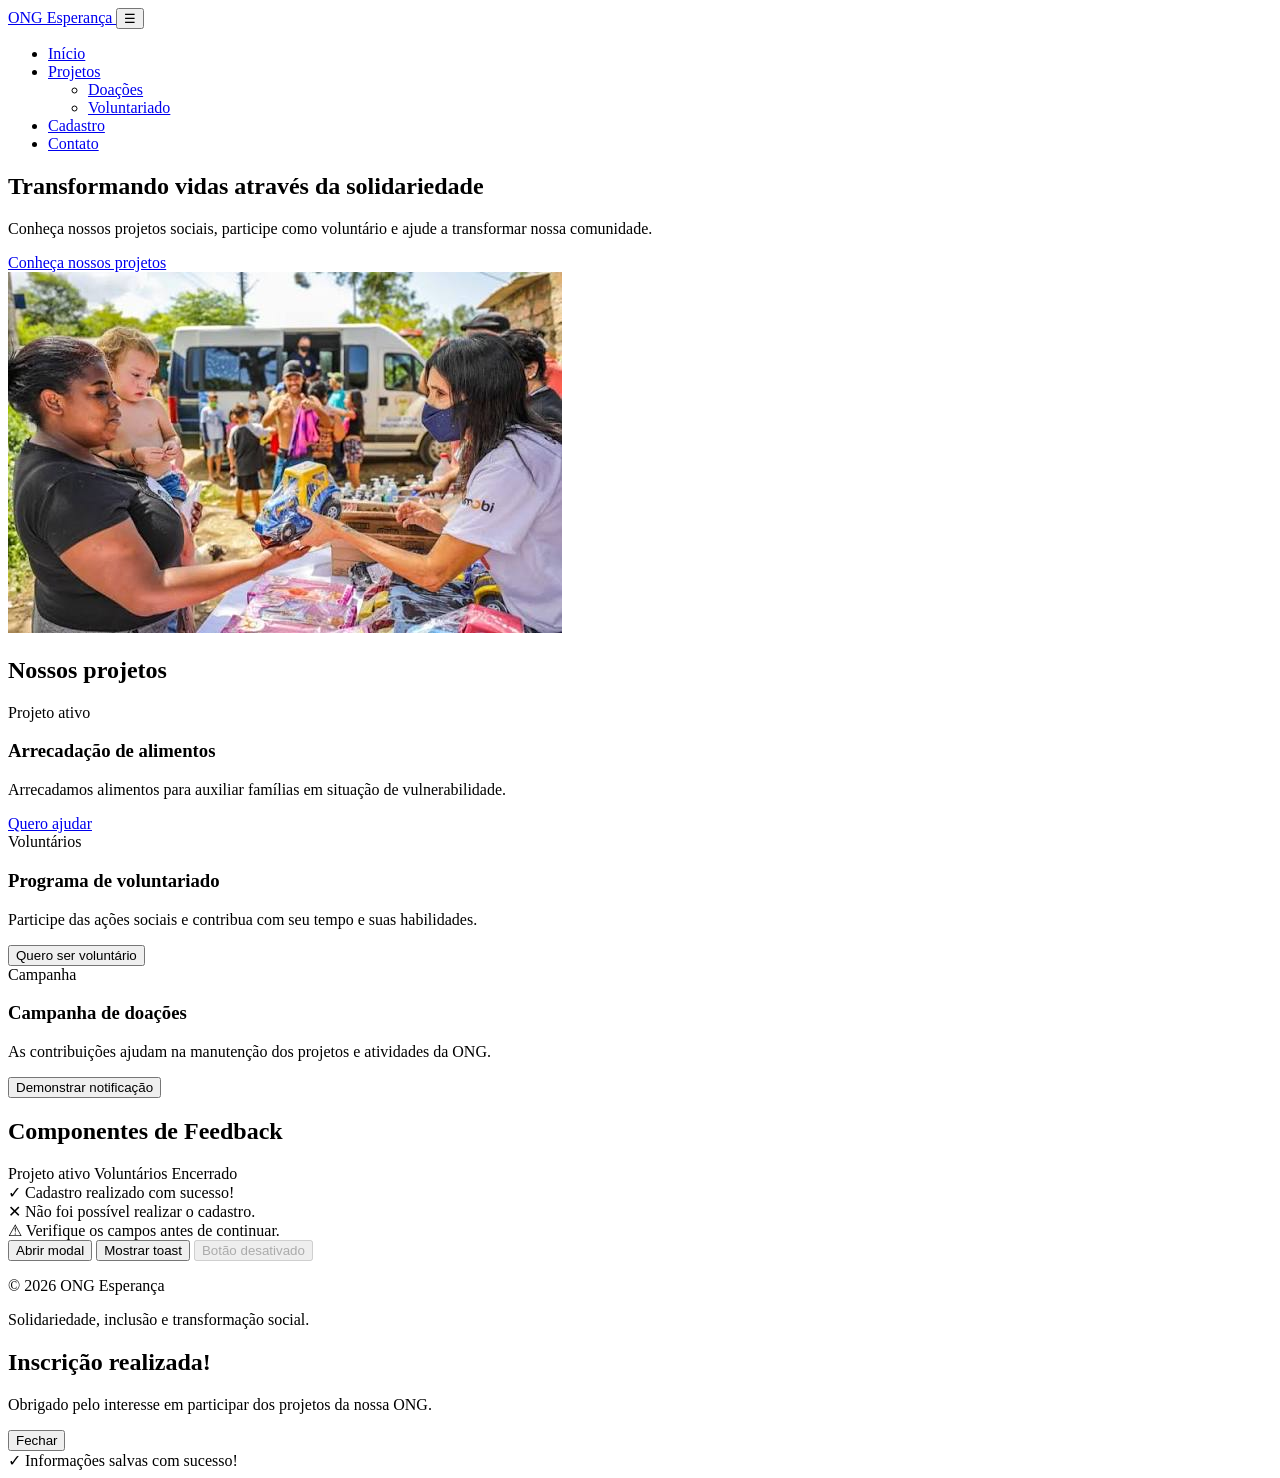
==== index.html @ c21d3dd0 "Corrige estrutura para GitHub Pages" ====
<!DOCTYPE html>

<html lang="pt-BR">

<head>

    <meta charset="UTF-8">

    <meta
        name="viewport"
        content="width=device-width, initial-scale=1.0"
    >

    <meta
        name="description"
        content="Plataforma de projetos, doações e voluntariado da ONG Esperança."
    >

    <title>ONG Esperança</title>

    <link
        rel="stylesheet"
        href="css/style.css"
    >

</head>


<body>


    <!-- CABEÇALHO -->

    <header>

        <div class="header-container">

            <a
                href="index.html"
                class="logo"
            >
                ONG Esperança
            </a>


            <button
                class="menu-toggle"
                id="menuToggle"
                type="button"
                aria-label="Abrir menu"
                aria-expanded="false"
                aria-controls="navMenu"
            >
                ☰
            </button>


            <nav aria-label="Navegação principal">

                <ul
                    class="nav-menu"
                    id="navMenu"
                >

                    <li>
                        <a href="index.html">
                            Início
                        </a>
                    </li>


                    <li class="dropdown">

                        <a href="projetos.html">
                            Projetos
                        </a>

                        <ul class="dropdown-menu">

                            <li>
                                <a href="#doacoes">
                                    Doações
                                </a>
                            </li>

                            <li>
                                <a href="#voluntariado">
                                    Voluntariado
                                </a>
                            </li>

                        </ul>

                    </li>


                    <li>
                        <a href="cadastro.html">
                            Cadastro
                        </a>
                    </li>


                    <li>
                        <a href="#contato">
                            Contato
                        </a>
                    </li>

                </ul>

            </nav>

        </div>

    </header>



    <main>


        <!-- APRESENTAÇÃO + IMAGEM -->

        <section class="hero">

            <div class="hero-grid">


                <div class="hero-conteudo">

                    <h1>
                        Transformando vidas através
                        da solidariedade
                    </h1>

                    <p>
                        Conheça nossos projetos sociais,
                        participe como voluntário e ajude
                        a transformar nossa comunidade.
                    </p>

                    <a
                        href="#projetos"
                        class="botao"
                    >
                        Conheça nossos projetos
                    </a>

                </div>


                <div class="hero-imagem">

                    <img
                        src="img/imagem.jpg"
                        alt="Ação social realizada pela ONG"
                    >

                </div>


            </div>

        </section>



        <!-- PROJETOS -->

        <section
            class="secao"
            id="projetos"
        >

            <div class="container">

                <h2 class="titulo-secao">
                    Nossos projetos
                </h2>


                <!-- PROJETO 1 -->

                <article class="card">

                    <div class="badges">

                        <span class="badge badge-ativo">
                            Projeto ativo
                        </span>

                    </div>

                    <h3>
                        Arrecadação de alimentos
                    </h3>

                    <p>
                        Arrecadamos alimentos para auxiliar
                        famílias em situação de vulnerabilidade.
                    </p>

                    <div class="acoes">

                        <a
                            href="cadastro.html"
                            class="botao"
                        >
                            Quero ajudar
                        </a>

                    </div>

                </article>



                <!-- PROJETO 2 -->

                <article
                    class="card"
                    id="voluntariado"
                >

                    <div class="badges">

                        <span class="badge badge-voluntario">
                            Voluntários
                        </span>

                    </div>

                    <h3>
                        Programa de voluntariado
                    </h3>

                    <p>
                        Participe das ações sociais
                        e contribua com seu tempo
                        e suas habilidades.
                    </p>

                    <div class="acoes">

                        <button
                            class="botao"
                            id="abrirModal"
                            type="button"
                        >
                            Quero ser voluntário
                        </button>

                    </div>

                </article>



                <!-- PROJETO 3 -->

                <article
                    class="card"
                    id="doacoes"
                >

                    <div class="badges">

                        <span class="badge badge-encerrado">
                            Campanha
                        </span>

                    </div>

                    <h3>
                        Campanha de doações
                    </h3>

                    <p>
                        As contribuições ajudam
                        na manutenção dos projetos
                        e atividades da ONG.
                    </p>

                    <div class="acoes">

                        <button
                            class="botao"
                            id="mostrarToast"
                            type="button"
                        >
                            Demonstrar notificação
                        </button>

                    </div>

                </article>

            </div>

        </section>



        <!-- COMPONENTES DE FEEDBACK -->

        <section class="secao">

            <div class="container">

                <div class="feedback-demo">

                    <h2>
                        Componentes de Feedback
                    </h2>


                    <!-- BADGES -->

                    <div class="badges">

                        <span class="badge badge-ativo">
                            Projeto ativo
                        </span>

                        <span class="badge badge-voluntario">
                            Voluntários
                        </span>

                        <span class="badge badge-encerrado">
                            Encerrado
                        </span>

                    </div>


                    <!-- ALERTAS -->

                    <div
                        class="alerta alerta-sucesso"
                        role="status"
                    >
                        ✓ Cadastro realizado com sucesso!
                    </div>


                    <div
                        class="alerta alerta-erro"
                        role="alert"
                    >
                        ✕ Não foi possível realizar o cadastro.
                    </div>


                    <div
                        class="alerta alerta-aviso"
                        role="status"
                    >
                        ⚠ Verifique os campos antes de continuar.
                    </div>


                    <div class="acoes-feedback">

                        <button
                            class="botao"
                            id="abrirModalDemo"
                            type="button"
                        >
                            Abrir modal
                        </button>


                        <button
                            class="botao"
                            id="mostrarToastDemo"
                            type="button"
                        >
                            Mostrar toast
                        </button>


                        <button
                            class="botao"
                            type="button"
                            disabled
                        >
                            Botão desativado
                        </button>

                    </div>

                </div>

            </div>

        </section>


    </main>



    <!-- RODAPÉ -->

    <footer id="contato">

        <div class="footer-container">

            <p>
                © 2026 ONG Esperança
            </p>

            <p>
                Solidariedade, inclusão
                e transformação social.
            </p>

        </div>

    </footer>



    <!-- MODAL -->

    <div
        class="modal"
        id="modal"
        role="dialog"
        aria-modal="true"
        aria-labelledby="tituloModal"
    >

        <div class="modal-conteudo">

            <h2 id="tituloModal">
                Inscrição realizada!
            </h2>

            <p>
                Obrigado pelo interesse
                em participar dos projetos
                da nossa ONG.
            </p>

            <button
                class="botao"
                id="fecharModal"
                type="button"
            >
                Fechar
            </button>

        </div>

    </div>



    <!-- TOAST -->

    <div
        class="toast"
        id="toast"
        role="status"
        aria-live="polite"
    >
        ✓ Informações salvas com sucesso!
    </div>


    <script src="js/script.js"></script>


</body>

</html>
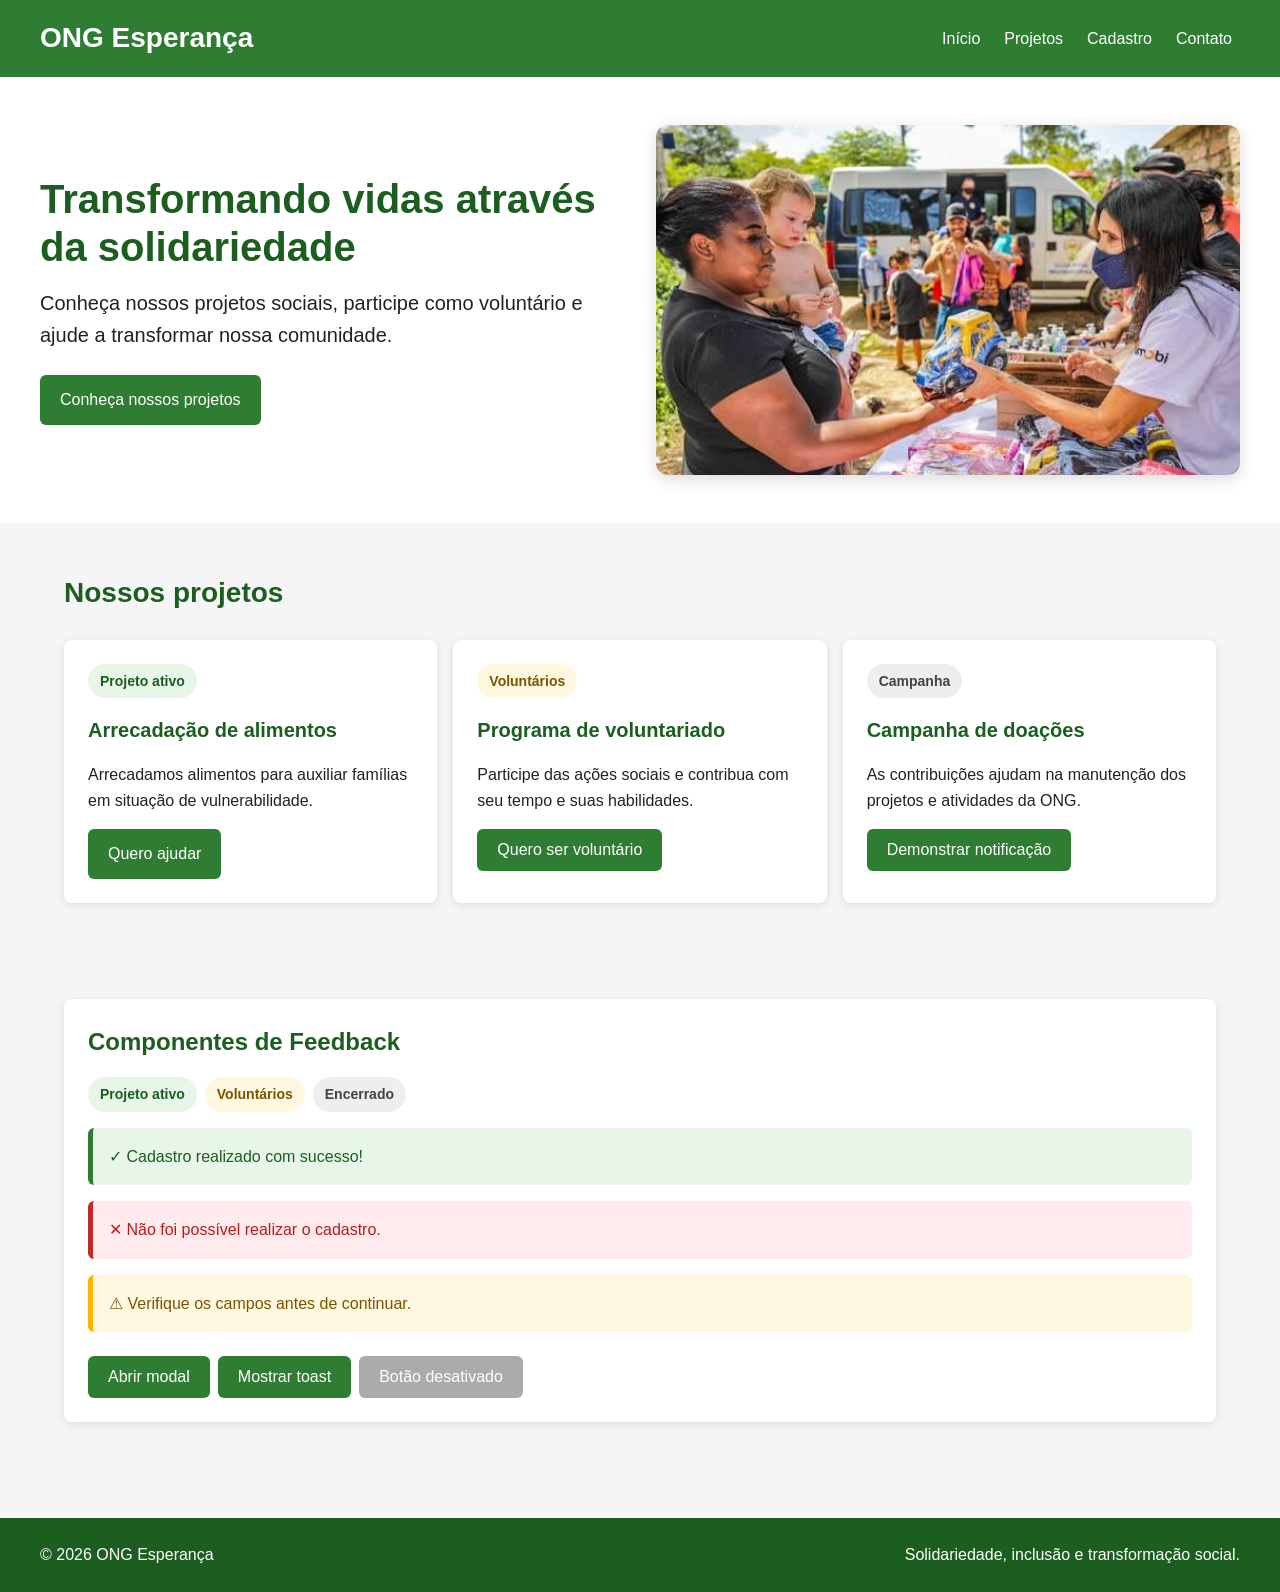
==== commit 03ac4026: "Corrige caminhos CSS e JS" ====
--- a/index.html
+++ b/index.html
@@ -20,7 +20,7 @@
 
     <link
         rel="stylesheet"
-        href="css/style.css"
+        href="CSS/style.css"
     >
 
 </head>
@@ -470,7 +470,7 @@
     </div>
 
 
-    <script src="js/script.js"></script>
+    <script src="JS/script.js"></script>
 
 
 </body>
--- a/CSS/style.css
+++ b/CSS/style.css
@@ -0,0 +1,865 @@
+/* ==================================================
+   1. DESIGN SYSTEM
+   ================================================== */
+
+:root {
+    --cor-primaria: #2E7D32;
+    --cor-primaria-clara: #4CAF50;
+    --cor-primaria-escura: #1B5E20;
+
+    --cor-secundaria: #FFB300;
+    --cor-secundaria-clara: #FFD54F;
+
+    --cor-branca: #FFFFFF;
+    --cor-cinza-claro: #F5F5F5;
+    --cor-cinza: #757575;
+    --cor-preta: #212121;
+
+    --fonte-pequena: 0.875rem;
+    --fonte-normal: 1rem;
+    --fonte-media: 1.25rem;
+    --fonte-grande: 1.75rem;
+    --fonte-titulo: 2.5rem;
+
+    --espacamento-1: 4px;
+    --espacamento-2: 8px;
+    --espacamento-3: 16px;
+    --espacamento-4: 24px;
+    --espacamento-5: 32px;
+    --espacamento-6: 48px;
+}
+
+
+/* ==================================================
+   2. CONFIGURAÇÕES GERAIS
+   ================================================== */
+
+* {
+    margin: 0;
+    padding: 0;
+    box-sizing: border-box;
+}
+
+html {
+    scroll-behavior: smooth;
+}
+
+body {
+    font-family: Arial, Helvetica, sans-serif;
+    font-size: var(--fonte-normal);
+    color: var(--cor-preta);
+    background-color: var(--cor-cinza-claro);
+    line-height: 1.6;
+}
+
+a {
+    color: inherit;
+    text-decoration: none;
+}
+
+img {
+    max-width: 100%;
+    display: block;
+}
+
+
+/* ==================================================
+   3. GRID DE 12 COLUNAS
+   ================================================== */
+
+.container {
+    width: 100%;
+    margin: 0 auto;
+
+    padding-left: var(--espacamento-3);
+    padding-right: var(--espacamento-3);
+
+    display: grid;
+    grid-template-columns: repeat(12, 1fr);
+    gap: var(--espacamento-3);
+}
+
+.col-12 {
+    grid-column: span 12;
+}
+
+.col-6 {
+    grid-column: span 6;
+}
+
+.col-4 {
+    grid-column: span 4;
+}
+
+.col-3 {
+    grid-column: span 3;
+}
+
+
+/* ==================================================
+   4. CABEÇALHO
+   ================================================== */
+
+header {
+    background-color: var(--cor-primaria);
+    color: var(--cor-branca);
+
+    padding: var(--espacamento-3);
+
+    position: relative;
+
+    z-index: 10;
+}
+
+.header-container {
+    max-width: 1200px;
+
+    margin: 0 auto;
+
+    display: flex;
+
+    align-items: center;
+    justify-content: space-between;
+
+    gap: var(--espacamento-3);
+}
+
+.logo {
+    font-size: var(--fonte-grande);
+
+    font-weight: bold;
+}
+
+
+/* ==================================================
+   5. MENU
+   ================================================== */
+
+.menu-toggle {
+    display: block;
+
+    background-color: transparent;
+    color: var(--cor-branca);
+
+    border: 2px solid var(--cor-branca);
+
+    border-radius: 6px;
+
+    padding: 6px 10px;
+
+    font-size: 1.5rem;
+
+    cursor: pointer;
+}
+
+.nav-menu {
+    display: none;
+
+    position: absolute;
+
+    top: 100%;
+    left: 0;
+    right: 0;
+
+    flex-direction: column;
+
+    background-color: var(--cor-primaria-escura);
+
+    list-style: none;
+
+    padding: var(--espacamento-3);
+
+    gap: var(--espacamento-2);
+}
+
+.nav-menu.ativo {
+    display: flex;
+}
+
+.nav-menu > li > a {
+    display: block;
+
+    padding: var(--espacamento-2);
+
+    border-radius: 4px;
+
+    transition: 0.3s;
+}
+
+.nav-menu > li > a:hover,
+.nav-menu > li > a:focus {
+    background-color: var(--cor-primaria-clara);
+}
+
+
+/* ==================================================
+   6. DROPDOWN
+   ================================================== */
+
+.dropdown {
+    position: relative;
+}
+
+.dropdown-menu {
+    display: none;
+
+    list-style: none;
+
+    background-color: var(--cor-branca);
+
+    color: var(--cor-preta);
+
+    border-radius: 6px;
+
+    padding: var(--espacamento-2);
+
+    box-shadow: 0 4px 12px rgba(0, 0, 0, 0.15);
+}
+
+.dropdown:hover .dropdown-menu,
+.dropdown:focus-within .dropdown-menu {
+    display: block;
+}
+
+.dropdown-menu a {
+    display: block;
+
+    padding: var(--espacamento-2);
+
+    border-radius: 4px;
+}
+
+.dropdown-menu a:hover,
+.dropdown-menu a:focus {
+    background-color: var(--cor-cinza-claro);
+}
+
+
+/* ==================================================
+   7. HERO / APRESENTAÇÃO
+   ================================================== */
+
+main {
+    min-height: 70vh;
+}
+
+.hero {
+    background-color: var(--cor-branca);
+
+    padding: var(--espacamento-6) var(--espacamento-3);
+}
+
+.hero-grid {
+    max-width: 1200px;
+
+    margin: 0 auto;
+
+    display: grid;
+
+    grid-template-columns: repeat(12, 1fr);
+
+    gap: var(--espacamento-5);
+
+    align-items: center;
+}
+
+.hero-conteudo {
+    grid-column: span 12;
+
+    text-align: center;
+}
+
+.hero-conteudo h1 {
+    color: var(--cor-primaria-escura);
+
+    font-size: var(--fonte-titulo);
+
+    line-height: 1.2;
+
+    margin-bottom: var(--espacamento-3);
+}
+
+.hero-conteudo p {
+    font-size: var(--fonte-media);
+
+    margin-bottom: var(--espacamento-4);
+}
+
+.hero-imagem {
+    grid-column: span 12;
+}
+
+.hero-imagem img {
+    width: 100%;
+
+    height: 350px;
+
+    object-fit: cover;
+
+    border-radius: 12px;
+
+    box-shadow: 0 4px 16px rgba(0, 0, 0, 0.15);
+}
+
+
+/* ==================================================
+   8. SEÇÕES
+   ================================================== */
+
+.secao {
+    padding: var(--espacamento-6) 0;
+}
+
+.titulo-secao {
+    grid-column: span 12;
+
+    color: var(--cor-primaria-escura);
+
+    font-size: var(--fonte-grande);
+
+    margin-bottom: var(--espacamento-2);
+}
+
+
+/* ==================================================
+   9. CARDS
+   ================================================== */
+
+.card {
+    grid-column: span 12;
+
+    display: flex;
+
+    flex-direction: column;
+
+    gap: var(--espacamento-3);
+
+    background-color: var(--cor-branca);
+
+    padding: var(--espacamento-4);
+
+    border-radius: 8px;
+
+    box-shadow: 0 2px 8px rgba(0, 0, 0, 0.1);
+
+    transition: 0.3s;
+}
+
+.card:hover {
+    transform: translateY(-4px);
+
+    box-shadow: 0 6px 16px rgba(0, 0, 0, 0.15);
+}
+
+.card h3 {
+    color: var(--cor-primaria-escura);
+
+    font-size: var(--fonte-media);
+}
+
+
+/* ==================================================
+   10. BOTÕES
+   ================================================== */
+
+.botao {
+    display: inline-block;
+
+    background-color: var(--cor-primaria);
+
+    color: var(--cor-branca);
+
+    border: 2px solid transparent;
+
+    border-radius: 6px;
+
+    padding: 10px 18px;
+
+    cursor: pointer;
+
+    font-size: var(--fonte-normal);
+
+    transition:
+        background-color 0.3s,
+        box-shadow 0.3s,
+        transform 0.2s;
+}
+
+.botao:hover {
+    background-color: var(--cor-primaria-escura);
+
+    box-shadow: 0 4px 8px rgba(0, 0, 0, 0.2);
+}
+
+.botao:focus {
+    outline: 3px solid var(--cor-secundaria);
+
+    outline-offset: 2px;
+}
+
+.botao:active {
+    transform: scale(0.97);
+
+    box-shadow: none;
+}
+
+.botao:disabled {
+    background-color: var(--cor-cinza);
+
+    opacity: 0.6;
+
+    cursor: not-allowed;
+}
+
+.acoes {
+    display: flex;
+
+    align-items: center;
+
+    gap: var(--espacamento-2);
+
+    flex-wrap: wrap;
+}
+
+
+/* ==================================================
+   11. BADGES
+   ================================================== */
+
+.badges {
+    display: flex;
+
+    align-items: center;
+
+    gap: var(--espacamento-2);
+
+    flex-wrap: wrap;
+}
+
+.badge {
+    display: inline-block;
+
+    padding: 6px 12px;
+
+    border-radius: 20px;
+
+    font-size: var(--fonte-pequena);
+
+    font-weight: bold;
+}
+
+.badge-ativo {
+    background-color: #E8F5E9;
+
+    color: #1B5E20;
+}
+
+.badge-voluntario {
+    background-color: #FFF8E1;
+
+    color: #795500;
+}
+
+.badge-encerrado {
+    background-color: #EEEEEE;
+
+    color: #424242;
+}
+
+
+/* ==================================================
+   12. ALERTAS
+   ================================================== */
+
+.feedback-demo {
+    grid-column: span 12;
+
+    background-color: var(--cor-branca);
+
+    padding: var(--espacamento-4);
+
+    border-radius: 8px;
+
+    box-shadow: 0 2px 8px rgba(0, 0, 0, 0.1);
+}
+
+.feedback-demo h2 {
+    color: var(--cor-primaria-escura);
+
+    margin-bottom: var(--espacamento-3);
+}
+
+.alerta {
+    padding: var(--espacamento-3);
+
+    margin: var(--espacamento-3) 0;
+
+    border-radius: 6px;
+
+    border-left: 5px solid;
+}
+
+.alerta-sucesso {
+    background-color: #E8F5E9;
+
+    color: #1B5E20;
+
+    border-color: #2E7D32;
+}
+
+.alerta-erro {
+    background-color: #FFEBEE;
+
+    color: #B71C1C;
+
+    border-color: #C62828;
+}
+
+.alerta-aviso {
+    background-color: #FFF8E1;
+
+    color: #795500;
+
+    border-color: #FFB300;
+}
+
+.acoes-feedback {
+    display: flex;
+
+    gap: var(--espacamento-2);
+
+    flex-wrap: wrap;
+
+    margin-top: var(--espacamento-4);
+}
+
+
+/* ==================================================
+   13. FORMULÁRIO DE CADASTRO
+   ================================================== */
+
+.formulario {
+    grid-column: span 12;
+
+    max-width: 800px;
+
+    width: 100%;
+
+    margin: 0 auto;
+
+    background-color: var(--cor-branca);
+
+    padding: var(--espacamento-5);
+
+    border-radius: 10px;
+
+    box-shadow: 0 3px 12px rgba(0, 0, 0, 0.1);
+}
+
+.form-group {
+    display: flex;
+
+    flex-direction: column;
+
+    gap: var(--espacamento-2);
+
+    margin-bottom: var(--espacamento-3);
+}
+
+.form-group label {
+    font-weight: bold;
+
+    color: var(--cor-preta);
+}
+
+input,
+textarea,
+select {
+    width: 100%;
+
+    padding: 12px;
+
+    border: 2px solid var(--cor-cinza);
+
+    border-radius: 6px;
+
+    background-color: var(--cor-branca);
+
+    font: inherit;
+
+    transition:
+        border-color 0.3s,
+        box-shadow 0.3s;
+}
+
+textarea {
+    resize: vertical;
+}
+
+input:focus,
+textarea:focus,
+select:focus {
+    border-color: var(--cor-primaria);
+
+    outline: none;
+
+    box-shadow: 0 0 0 3px rgba(46, 125, 50, 0.2);
+}
+
+
+/* VALIDAÇÃO */
+
+input.valido,
+select.valido,
+textarea.valido {
+    border-color: #2E7D32;
+}
+
+input.invalido,
+select.invalido,
+textarea.invalido {
+    border-color: #C62828;
+}
+
+.mensagem-erro {
+    min-height: 18px;
+
+    color: #C62828;
+
+    font-size: var(--fonte-pequena);
+}
+
+
+/* ==================================================
+   14. MODAL
+   ================================================== */
+
+.modal {
+    display: none;
+
+    position: fixed;
+
+    inset: 0;
+
+    z-index: 1000;
+
+    background-color: rgba(0, 0, 0, 0.6);
+
+    align-items: center;
+
+    justify-content: center;
+
+    padding: var(--espacamento-3);
+}
+
+.modal.ativo {
+    display: flex;
+}
+
+.modal-conteudo {
+    background-color: var(--cor-branca);
+
+    padding: var(--espacamento-5);
+
+    border-radius: 8px;
+
+    max-width: 450px;
+
+    width: 100%;
+
+    text-align: center;
+
+    box-shadow: 0 8px 24px rgba(0, 0, 0, 0.2);
+}
+
+.modal-conteudo h2 {
+    color: var(--cor-primaria-escura);
+
+    margin-bottom: var(--espacamento-3);
+}
+
+.modal-conteudo p {
+    margin-bottom: var(--espacamento-4);
+}
+
+
+/* ==================================================
+   15. TOAST
+   ================================================== */
+
+.toast {
+    position: fixed;
+
+    right: 24px;
+
+    bottom: 24px;
+
+    z-index: 1100;
+
+    max-width: calc(100% - 48px);
+
+    background-color: var(--cor-primaria);
+
+    color: var(--cor-branca);
+
+    padding:
+        var(--espacamento-3)
+        var(--espacamento-4);
+
+    border-radius: 8px;
+
+    box-shadow: 0 4px 12px rgba(0, 0, 0, 0.2);
+
+    opacity: 0;
+
+    transform: translateY(20px);
+
+    pointer-events: none;
+
+    transition:
+        opacity 0.3s,
+        transform 0.3s;
+}
+
+.toast.ativo {
+    opacity: 1;
+
+    transform: translateY(0);
+}
+
+
+/* ==================================================
+   16. RODAPÉ
+   ================================================== */
+
+footer {
+    background-color: var(--cor-primaria-escura);
+
+    color: var(--cor-branca);
+
+    padding:
+        var(--espacamento-4)
+        var(--espacamento-3);
+
+    margin-top: var(--espacamento-6);
+}
+
+.footer-container {
+    max-width: 1200px;
+
+    margin: 0 auto;
+
+    display: flex;
+
+    justify-content: space-between;
+
+    align-items: center;
+
+    gap: var(--espacamento-4);
+
+    flex-wrap: wrap;
+}
+
+
+/* ==================================================
+   17. RESPONSIVIDADE
+   ================================================== */
+
+
+/* BREAKPOINT 1 - CELULARES MAIORES */
+
+@media (min-width: 480px) {
+
+    .container {
+        padding-left: var(--espacamento-4);
+
+        padding-right: var(--espacamento-4);
+    }
+
+}
+
+
+/* BREAKPOINT 2 - TABLETS */
+
+@media (min-width: 768px) {
+
+    .menu-toggle {
+        display: none;
+    }
+
+    .nav-menu {
+        display: flex;
+
+        position: static;
+
+        flex-direction: row;
+
+        align-items: center;
+
+        background-color: transparent;
+
+        padding: 0;
+    }
+
+    .dropdown-menu {
+        position: absolute;
+
+        top: 100%;
+
+        left: 0;
+
+        min-width: 180px;
+    }
+
+    .card {
+        grid-column: span 6;
+    }
+
+}
+
+
+/* BREAKPOINT 3 - NOTEBOOKS */
+
+@media (min-width: 1024px) {
+
+    .container {
+        max-width: 960px;
+    }
+
+    .card {
+        grid-column: span 4;
+    }
+
+    .hero-conteudo {
+        grid-column: span 6;
+
+        text-align: left;
+    }
+
+    .hero-imagem {
+        grid-column: span 6;
+    }
+
+}
+
+
+/* BREAKPOINT 4 - DESKTOPS */
+
+@media (min-width: 1280px) {
+
+    .container {
+        max-width: 1200px;
+    }
+
+}
+
+
+/* BREAKPOINT 5 - TELAS PANORÂMICAS */
+
+@media (min-width: 1440px) {
+
+    .container {
+        max-width: 1320px;
+    }
+
+}
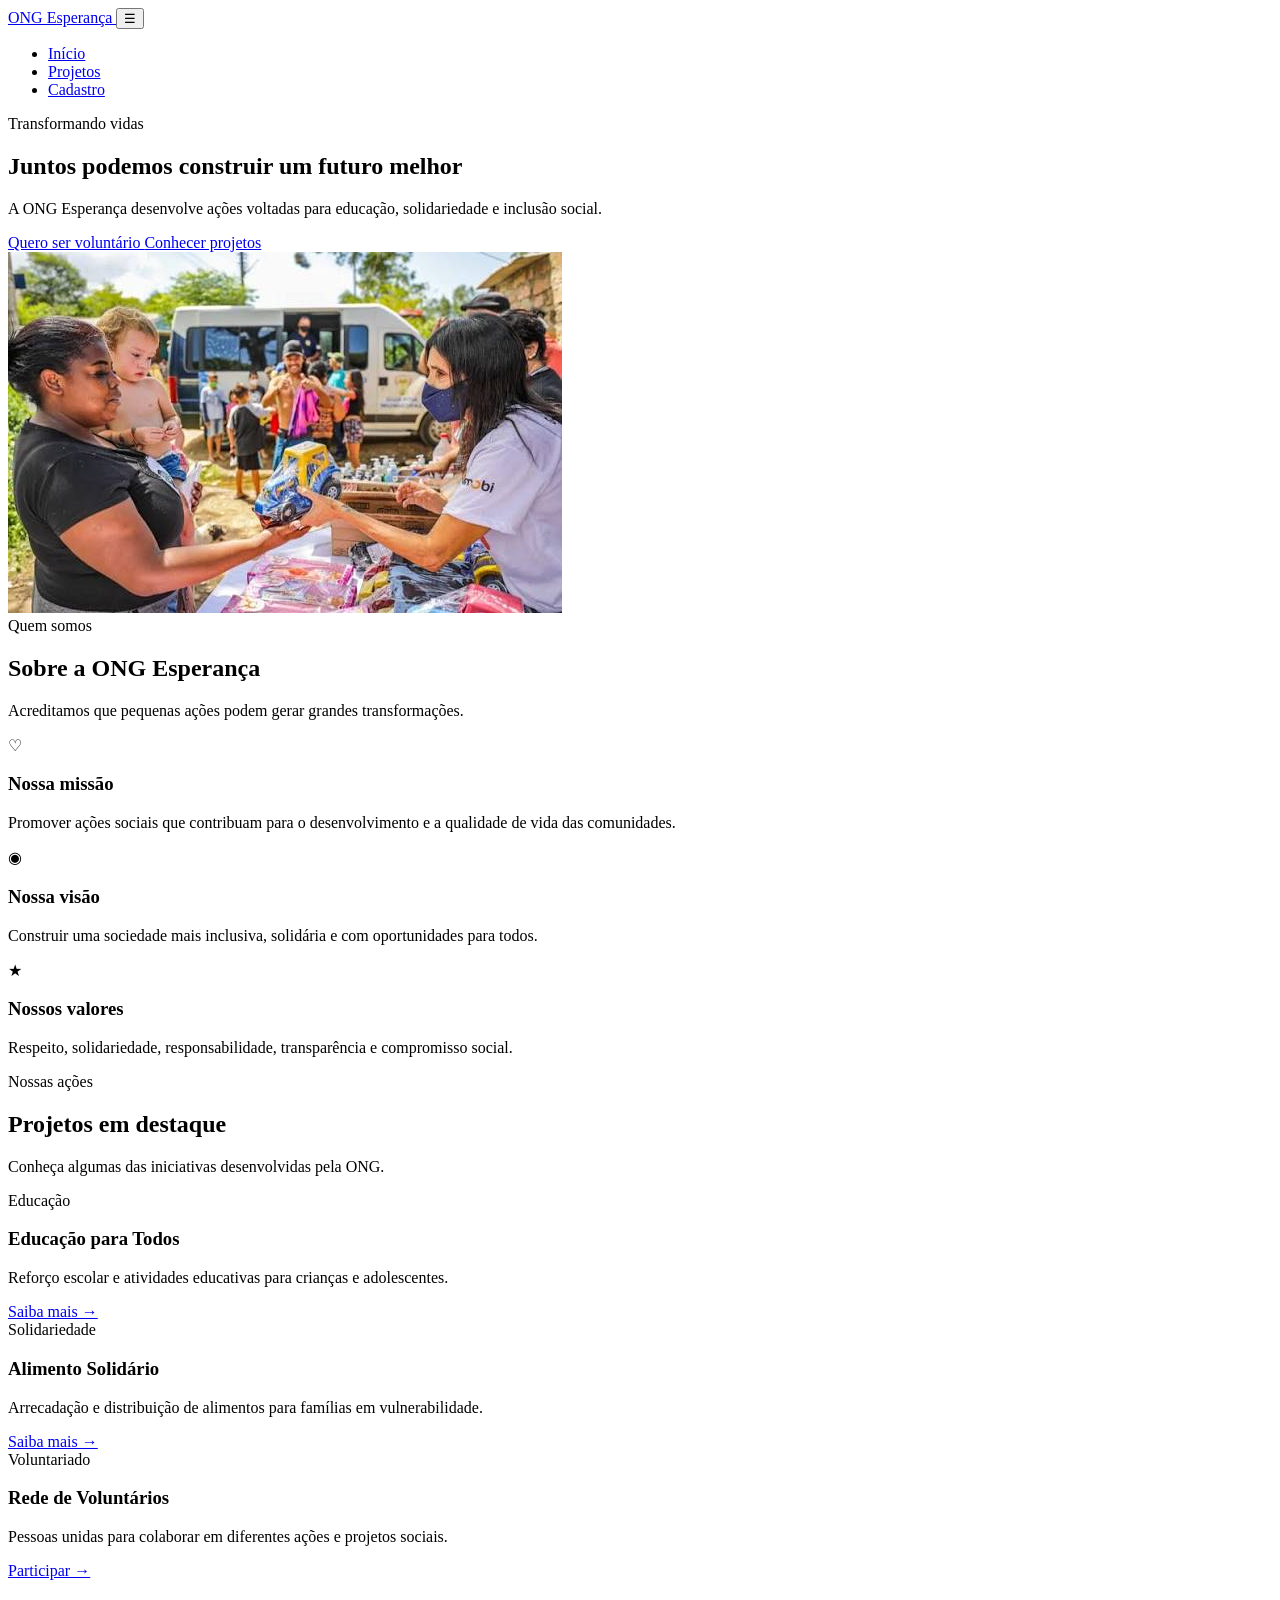
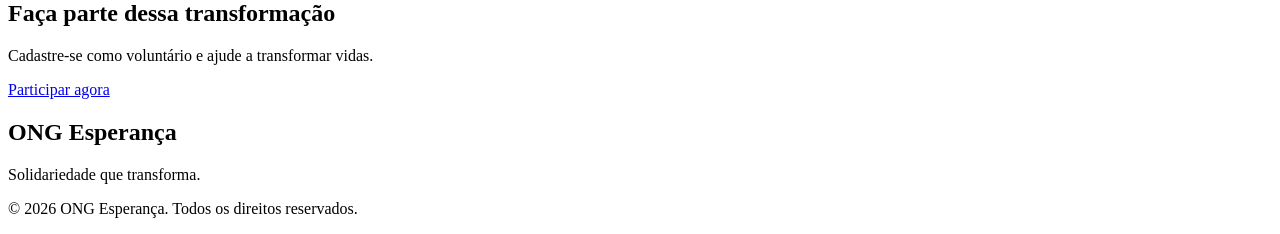
==== commit a997e11a: "feat: atualiza paginas, imagens e funcionalidades da ONG" ====
--- a/index.html
+++ b/index.html
@@ -1,98 +1,67 @@
 <!DOCTYPE html>
-
 <html lang="pt-BR">
 
 <head>
-
     <meta charset="UTF-8">
 
-    <meta
-        name="viewport"
-        content="width=device-width, initial-scale=1.0"
-    >
-
-    <meta
-        name="description"
-        content="Plataforma de projetos, doações e voluntariado da ONG Esperança."
-    >
-
-    <title>ONG Esperança</title>
-
-    <link
-        rel="stylesheet"
-        href="CSS/style.css"
-    >
-
+    <meta name="viewport"
+          content="width=device-width, initial-scale=1.0">
+
+    <meta name="description"
+          content="ONG Esperança - Transformando vidas através da solidariedade, educação e voluntariado.">
+
+    <title>ONG Esperança | Início</title>
+
+    <link rel="stylesheet" href="css/style.css">
 </head>
 
-
 <body>
 
-
-    <!-- CABEÇALHO -->
-
-    <header>
-
-        <div class="header-container">
-
-            <a
-                href="index.html"
-                class="logo"
-            >
+    <!-- =========================
+         CABEÇALHO
+    ========================== -->
+
+    <header class="cabecalho">
+
+        <div class="container cabecalho-conteudo">
+
+            <a href="index.html"
+               class="logo">
                 ONG Esperança
             </a>
 
-
             <button
                 class="menu-toggle"
-                id="menuToggle"
+                id="menu-toggle"
                 type="button"
                 aria-label="Abrir menu"
                 aria-expanded="false"
-                aria-controls="navMenu"
-            >
+                aria-controls="menu-principal">
+
                 ☰
+
             </button>
 
-
-            <nav aria-label="Navegação principal">
-
-                <ul
-                    class="nav-menu"
-                    id="navMenu"
-                >
+            <nav
+                id="menu-principal"
+                class="menu"
+                aria-label="Navegação principal">
+
+                <ul>
 
                     <li>
-                        <a href="index.html">
+                        <a
+                            href="index.html"
+                            class="ativo">
                             Início
                         </a>
                     </li>
 
-
-                    <li class="dropdown">
-
-                        <a href="projetos.html">
+                    <li>
+                        <a href="projeto.html">
                             Projetos
                         </a>
-
-                        <ul class="dropdown-menu">
-
-                            <li>
-                                <a href="#doacoes">
-                                    Doações
-                                </a>
-                            </li>
-
-                            <li>
-                                <a href="#voluntariado">
-                                    Voluntariado
-                                </a>
-                            </li>
-
-                        </ul>
-
                     </li>
-
 
                     <li>
                         <a href="cadastro.html">
@@ -100,13 +69,6 @@
                         </a>
                     </li>
 
-
-                    <li>
-                        <a href="#contato">
-                            Contato
-                        </a>
-                    </li>
-
                 </ul>
 
             </nav>
@@ -116,36 +78,54 @@
     </header>
 
 
+    <!-- =========================
+         CONTEÚDO PRINCIPAL
+    ========================== -->
 
     <main>
 
-
-        <!-- APRESENTAÇÃO + IMAGEM -->
+        <!-- HERO -->
 
         <section class="hero">
 
-            <div class="hero-grid">
-
-
-                <div class="hero-conteudo">
+            <div class="container hero-conteudo">
+
+                <div class="hero-texto">
+
+                    <span class="badge">
+                        Transformando vidas
+                    </span>
 
                     <h1>
-                        Transformando vidas através
-                        da solidariedade
+                        Juntos podemos construir
+                        um futuro melhor
                     </h1>
 
                     <p>
-                        Conheça nossos projetos sociais,
-                        participe como voluntário e ajude
-                        a transformar nossa comunidade.
+                        A ONG Esperança desenvolve ações
+                        voltadas para educação, solidariedade
+                        e inclusão social.
                     </p>
 
-                    <a
-                        href="#projetos"
-                        class="botao"
-                    >
-                        Conheça nossos projetos
-                    </a>
+                    <div class="hero-botoes">
+
+                        <a
+                            href="cadastro.html"
+                            class="botao">
+
+                            Quero ser voluntário
+
+                        </a>
+
+                        <a
+                            href="projetos.html"
+                            class="botao botao-secundario">
+
+                            Conhecer projetos
+
+                        </a>
+
+                    </div>
 
                 </div>
 
@@ -154,266 +134,249 @@
 
                     <img
                         src="img/imagem.jpg"
-                        alt="Ação social realizada pela ONG"
-                    >
-
-                </div>
-
+                        alt="Voluntários participando de uma ação social da ONG Esperança">
+
+                </div>
 
             </div>
 
         </section>
 
 
-
-        <!-- PROJETOS -->
-
-        <section
-            class="secao"
-            id="projetos"
-        >
+        <!-- SOBRE -->
+
+        <section class="secao">
 
             <div class="container">
 
-                <h2 class="titulo-secao">
-                    Nossos projetos
+                <div class="titulo-secao">
+
+                    <span class="subtitulo">
+                        Quem somos
+                    </span>
+
+                    <h2>
+                        Sobre a ONG Esperança
+                    </h2>
+
+                    <p>
+                        Acreditamos que pequenas ações podem
+                        gerar grandes transformações.
+                    </p>
+
+                </div>
+
+
+                <div class="grid-cards">
+
+                    <article class="card">
+
+                        <div class="icone-card">
+                            ♡
+                        </div>
+
+                        <h3>
+                            Nossa missão
+                        </h3>
+
+                        <p>
+                            Promover ações sociais que contribuam
+                            para o desenvolvimento e a qualidade
+                            de vida das comunidades.
+                        </p>
+
+                    </article>
+
+
+                    <article class="card">
+
+                        <div class="icone-card">
+                            ◉
+                        </div>
+
+                        <h3>
+                            Nossa visão
+                        </h3>
+
+                        <p>
+                            Construir uma sociedade mais inclusiva,
+                            solidária e com oportunidades para todos.
+                        </p>
+
+                    </article>
+
+
+                    <article class="card">
+
+                        <div class="icone-card">
+                            ★
+                        </div>
+
+                        <h3>
+                            Nossos valores
+                        </h3>
+
+                        <p>
+                            Respeito, solidariedade, responsabilidade,
+                            transparência e compromisso social.
+                        </p>
+
+                    </article>
+
+                </div>
+
+            </div>
+
+        </section>
+
+
+        <!-- PROJETOS EM DESTAQUE -->
+
+        <section class="secao fundo-claro">
+
+            <div class="container">
+
+                <div class="titulo-secao">
+
+                    <span class="subtitulo">
+                        Nossas ações
+                    </span>
+
+                    <h2>
+                        Projetos em destaque
+                    </h2>
+
+                    <p>
+                        Conheça algumas das iniciativas
+                        desenvolvidas pela ONG.
+                    </p>
+
+                </div>
+
+
+                <div class="grid-cards">
+
+                    <article class="card projeto-card">
+
+                        <span class="badge">
+                            Educação
+                        </span>
+
+                        <h3>
+                            Educação para Todos
+                        </h3>
+
+                        <p>
+                            Reforço escolar e atividades educativas
+                            para crianças e adolescentes.
+                        </p>
+
+                        <a href="projeto.html">
+                            Saiba mais →
+                        </a>
+
+                    </article>
+
+
+                    <article class="card projeto-card">
+
+                        <span class="badge">
+                            Solidariedade
+                        </span>
+
+                        <h3>
+                            Alimento Solidário
+                        </h3>
+
+                        <p>
+                            Arrecadação e distribuição de alimentos
+                            para famílias em vulnerabilidade.
+                        </p>
+
+                        <a href="projeto.html">
+                            Saiba mais →
+                        </a>
+
+                    </article>
+
+
+                    <article class="card projeto-card">
+
+                        <span class="badge">
+                            Voluntariado
+                        </span>
+
+                        <h3>
+                            Rede de Voluntários
+                        </h3>
+
+                        <p>
+                            Pessoas unidas para colaborar em
+                            diferentes ações e projetos sociais.
+                        </p>
+
+                        <a href="cadastro.html">
+                            Participar →
+                        </a>
+
+                    </article>
+
+                </div>
+
+            </div>
+
+        </section>
+
+
+        <!-- CHAMADA FINAL -->
+
+        <section class="chamada">
+
+            <div class="container">
+
+                <h2>
+                    Faça parte dessa transformação
                 </h2>
 
-
-                <!-- PROJETO 1 -->
-
-                <article class="card">
-
-                    <div class="badges">
-
-                        <span class="badge badge-ativo">
-                            Projeto ativo
-                        </span>
-
-                    </div>
-
-                    <h3>
-                        Arrecadação de alimentos
-                    </h3>
-
-                    <p>
-                        Arrecadamos alimentos para auxiliar
-                        famílias em situação de vulnerabilidade.
-                    </p>
-
-                    <div class="acoes">
-
-                        <a
-                            href="cadastro.html"
-                            class="botao"
-                        >
-                            Quero ajudar
-                        </a>
-
-                    </div>
-
-                </article>
-
-
-
-                <!-- PROJETO 2 -->
-
-                <article
-                    class="card"
-                    id="voluntariado"
-                >
-
-                    <div class="badges">
-
-                        <span class="badge badge-voluntario">
-                            Voluntários
-                        </span>
-
-                    </div>
-
-                    <h3>
-                        Programa de voluntariado
-                    </h3>
-
-                    <p>
-                        Participe das ações sociais
-                        e contribua com seu tempo
-                        e suas habilidades.
-                    </p>
-
-                    <div class="acoes">
-
-                        <button
-                            class="botao"
-                            id="abrirModal"
-                            type="button"
-                        >
-                            Quero ser voluntário
-                        </button>
-
-                    </div>
-
-                </article>
-
-
-
-                <!-- PROJETO 3 -->
-
-                <article
-                    class="card"
-                    id="doacoes"
-                >
-
-                    <div class="badges">
-
-                        <span class="badge badge-encerrado">
-                            Campanha
-                        </span>
-
-                    </div>
-
-                    <h3>
-                        Campanha de doações
-                    </h3>
-
-                    <p>
-                        As contribuições ajudam
-                        na manutenção dos projetos
-                        e atividades da ONG.
-                    </p>
-
-                    <div class="acoes">
-
-                        <button
-                            class="botao"
-                            id="mostrarToast"
-                            type="button"
-                        >
-                            Demonstrar notificação
-                        </button>
-
-                    </div>
-
-                </article>
+                <p>
+                    Cadastre-se como voluntário e ajude
+                    a transformar vidas.
+                </p>
+
+                <a
+                    href="cadastro.html"
+                    class="botao botao-claro">
+
+                    Participar agora
+
+                </a>
 
             </div>
 
         </section>
 
-
-
-        <!-- COMPONENTES DE FEEDBACK -->
-
-        <section class="secao">
-
-            <div class="container">
-
-                <div class="feedback-demo">
-
-                    <h2>
-                        Componentes de Feedback
-                    </h2>
-
-
-                    <!-- BADGES -->
-
-                    <div class="badges">
-
-                        <span class="badge badge-ativo">
-                            Projeto ativo
-                        </span>
-
-                        <span class="badge badge-voluntario">
-                            Voluntários
-                        </span>
-
-                        <span class="badge badge-encerrado">
-                            Encerrado
-                        </span>
-
-                    </div>
-
-
-                    <!-- ALERTAS -->
-
-                    <div
-                        class="alerta alerta-sucesso"
-                        role="status"
-                    >
-                        ✓ Cadastro realizado com sucesso!
-                    </div>
-
-
-                    <div
-                        class="alerta alerta-erro"
-                        role="alert"
-                    >
-                        ✕ Não foi possível realizar o cadastro.
-                    </div>
-
-
-                    <div
-                        class="alerta alerta-aviso"
-                        role="status"
-                    >
-                        ⚠ Verifique os campos antes de continuar.
-                    </div>
-
-
-                    <div class="acoes-feedback">
-
-                        <button
-                            class="botao"
-                            id="abrirModalDemo"
-                            type="button"
-                        >
-                            Abrir modal
-                        </button>
-
-
-                        <button
-                            class="botao"
-                            id="mostrarToastDemo"
-                            type="button"
-                        >
-                            Mostrar toast
-                        </button>
-
-
-                        <button
-                            class="botao"
-                            type="button"
-                            disabled
-                        >
-                            Botão desativado
-                        </button>
-
-                    </div>
-
-                </div>
-
-            </div>
-
-        </section>
-
-
     </main>
 
 
-
-    <!-- RODAPÉ -->
-
-    <footer id="contato">
-
-        <div class="footer-container">
+    <!-- =========================
+         RODAPÉ
+    ========================== -->
+
+    <footer class="rodape">
+
+        <div class="container">
+
+            <h2>
+                ONG Esperança
+            </h2>
 
             <p>
-                © 2026 ONG Esperança
+                Solidariedade que transforma.
             </p>
 
-            <p>
-                Solidariedade, inclusão
-                e transformação social.
+            <p class="copyright">
+                &copy; 2026 ONG Esperança.
+                Todos os direitos reservados.
             </p>
 
         </div>
@@ -421,57 +384,7 @@
     </footer>
 
 
-
-    <!-- MODAL -->
-
-    <div
-        class="modal"
-        id="modal"
-        role="dialog"
-        aria-modal="true"
-        aria-labelledby="tituloModal"
-    >
-
-        <div class="modal-conteudo">
-
-            <h2 id="tituloModal">
-                Inscrição realizada!
-            </h2>
-
-            <p>
-                Obrigado pelo interesse
-                em participar dos projetos
-                da nossa ONG.
-            </p>
-
-            <button
-                class="botao"
-                id="fecharModal"
-                type="button"
-            >
-                Fechar
-            </button>
-
-        </div>
-
-    </div>
-
-
-
-    <!-- TOAST -->
-
-    <div
-        class="toast"
-        id="toast"
-        role="status"
-        aria-live="polite"
-    >
-        ✓ Informações salvas com sucesso!
-    </div>
-
-
-    <script src="JS/script.js"></script>
-
+    <script src="js/script.js"></script>
 
 </body>
 
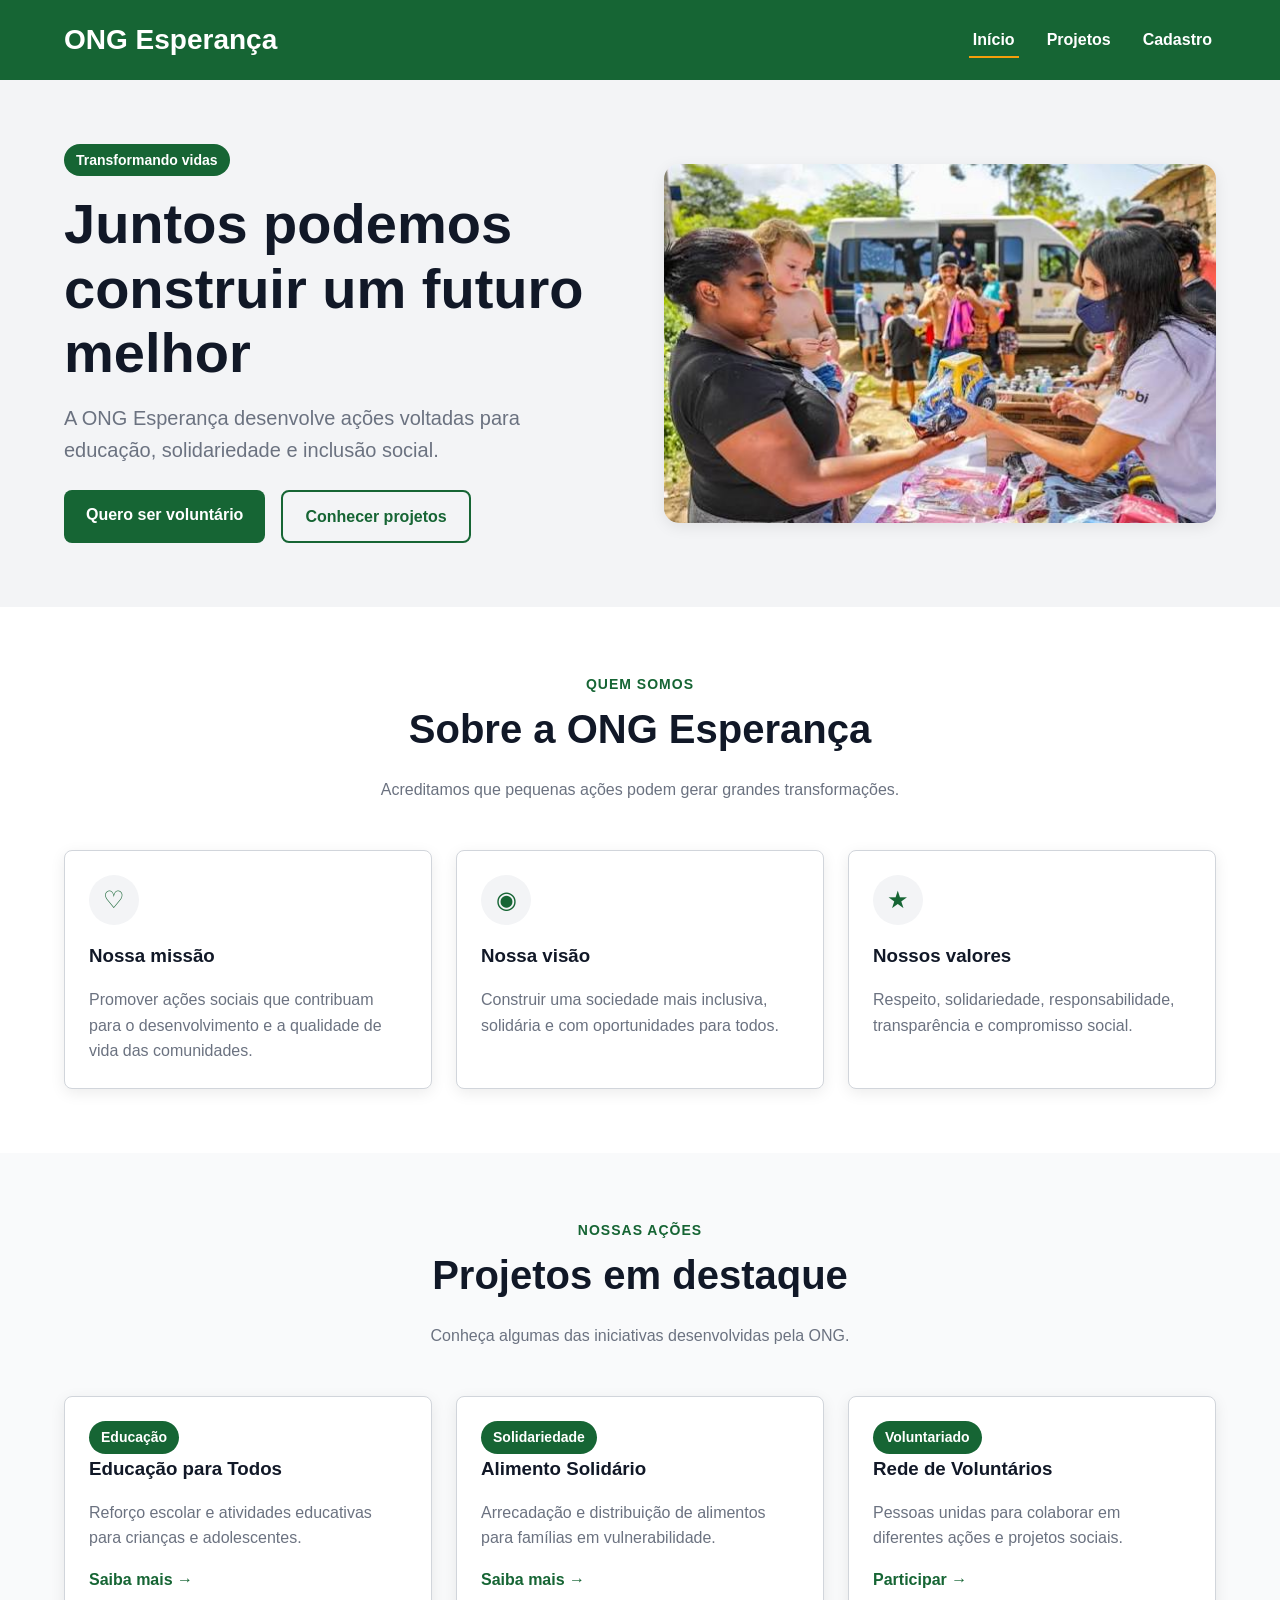
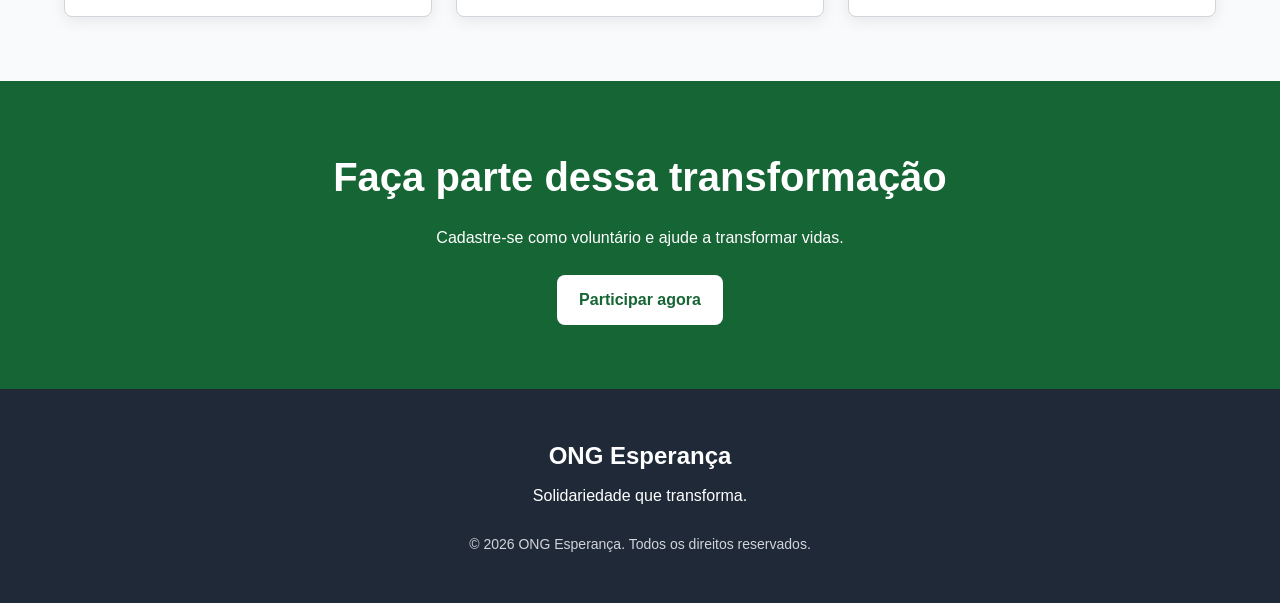
==== commit 60f60d4f: "fix: corrige caminhos do CSS e JavaScript" ====
--- a/index.html
+++ b/index.html
@@ -12,7 +12,7 @@
 
     <title>ONG Esperança | Início</title>
 
-    <link rel="stylesheet" href="css/style.css">
+    <link rel="stylesheet" href="CSS/style.css">
 </head>
 
 <body>
@@ -384,7 +384,7 @@
     </footer>
 
 
-    <script src="js/script.js"></script>
+    <script src="JS/script.js"></script>
 
 </body>
 
--- a/CSS/style.css
+++ b/CSS/style.css
@@ -0,0 +1,1477 @@
+/* ==========================================
+   ONG ESPERANÇA
+   ARQUIVO PRINCIPAL DE ESTILOS
+========================================== */
+
+
+/* ==========================================
+   1. DESIGN SYSTEM
+========================================== */
+
+:root {
+
+    /* CORES */
+
+    --cor-primaria: #166534;
+    --cor-primaria-clara: #22c55e;
+    --cor-primaria-escura: #14532d;
+
+    --cor-secundaria: #1d4ed8;
+    --cor-destaque: #f59e0b;
+
+    --cor-branca: #ffffff;
+    --cor-preta: #111827;
+
+    --cor-cinza-50: #f9fafb;
+    --cor-cinza-100: #f3f4f6;
+    --cor-cinza-300: #d1d5db;
+    --cor-cinza-500: #6b7280;
+    --cor-cinza-800: #1f2937;
+
+
+    /* TIPOGRAFIA */
+
+    --fonte-pequena: 0.875rem;
+    --fonte-normal: 1rem;
+    --fonte-media: 1.25rem;
+    --fonte-grande: 1.75rem;
+    --fonte-titulo: 2.5rem;
+
+
+    /* ESPAÇAMENTOS */
+
+    --espacamento-1: 8px;
+    --espacamento-2: 16px;
+    --espacamento-3: 24px;
+    --espacamento-4: 32px;
+    --espacamento-5: 48px;
+    --espacamento-6: 64px;
+
+
+    /* OUTROS */
+
+    --borda-radius: 8px;
+
+    --sombra:
+        0 4px 15px rgba(0, 0, 0, 0.08);
+
+}
+
+
+/* ==========================================
+   2. RESET
+========================================== */
+
+* {
+
+    margin: 0;
+    padding: 0;
+
+    box-sizing: border-box;
+
+}
+
+
+html {
+
+    scroll-behavior: smooth;
+
+}
+
+
+body {
+
+    font-family:
+        Arial,
+        Helvetica,
+        sans-serif;
+
+    color: var(--cor-preta);
+
+    background-color: var(--cor-branca);
+
+    line-height: 1.6;
+
+}
+
+
+img {
+
+    max-width: 100%;
+
+    height: auto;
+
+    display: block;
+
+}
+
+
+a {
+
+    color: inherit;
+
+}
+
+
+/* ==========================================
+   3. CONTAINER
+========================================== */
+
+.container {
+
+    width: 90%;
+
+    max-width: 1200px;
+
+    margin-left: auto;
+    margin-right: auto;
+
+}
+
+
+/* ==========================================
+   4. CABEÇALHO
+========================================== */
+
+.cabecalho {
+
+    background-color:
+        var(--cor-primaria);
+
+    color:
+        var(--cor-branca);
+
+    position: relative;
+
+    z-index: 100;
+
+}
+
+
+.cabecalho-conteudo {
+
+    min-height: 80px;
+
+    display: flex;
+
+    justify-content: space-between;
+
+    align-items: center;
+
+    gap: var(--espacamento-3);
+
+}
+
+
+.logo {
+
+    color: var(--cor-branca);
+
+    text-decoration: none;
+
+    font-size: var(--fonte-grande);
+
+    font-weight: bold;
+
+}
+
+
+/* ==========================================
+   5. MENU
+========================================== */
+
+.menu ul {
+
+    display: flex;
+
+    align-items: center;
+
+    gap: var(--espacamento-3);
+
+    list-style: none;
+
+}
+
+
+.menu a {
+
+    color: var(--cor-branca);
+
+    text-decoration: none;
+
+    font-weight: bold;
+
+    padding:
+        var(--espacamento-1)
+        4px;
+
+    border-bottom:
+        2px solid transparent;
+
+    transition: 0.2s;
+
+}
+
+
+.menu a:hover {
+
+    border-bottom-color:
+        var(--cor-branca);
+
+}
+
+
+.menu a.ativo {
+
+    border-bottom-color:
+        var(--cor-destaque);
+
+}
+
+
+/* ==========================================
+   6. MENU HAMBÚRGUER
+========================================== */
+
+.menu-toggle {
+
+    display: none;
+
+    background-color: transparent;
+
+    color: var(--cor-branca);
+
+    border:
+        2px solid
+        var(--cor-branca);
+
+    border-radius: 6px;
+
+    font-size: 1.5rem;
+
+    padding: 6px 12px;
+
+    cursor: pointer;
+
+}
+
+
+/* ==========================================
+   7. ACESSIBILIDADE / FOCUS
+========================================== */
+
+a:focus-visible,
+button:focus-visible,
+input:focus-visible,
+select:focus-visible,
+textarea:focus-visible {
+
+    outline:
+        3px solid
+        var(--cor-destaque);
+
+    outline-offset: 3px;
+
+}
+
+
+/* ==========================================
+   8. HERO
+========================================== */
+
+.hero {
+
+    background-color:
+        var(--cor-cinza-100);
+
+    padding:
+        var(--espacamento-6)
+        0;
+
+}
+
+
+.hero-conteudo {
+
+    display: grid;
+
+    grid-template-columns:
+        1fr 1fr;
+
+    gap: var(--espacamento-5);
+
+    align-items: center;
+
+}
+
+
+.hero-texto h1 {
+
+    font-size:
+        clamp(
+            2rem,
+            5vw,
+            3.5rem
+        );
+
+    line-height: 1.15;
+
+    margin:
+        var(--espacamento-2)
+        0;
+
+}
+
+
+.hero-texto p {
+
+    font-size: var(--fonte-media);
+
+    color: var(--cor-cinza-500);
+
+    margin-bottom:
+        var(--espacamento-3);
+
+}
+
+
+.hero-imagem img {
+
+    width: 100%;
+
+    min-height: 350px;
+
+    object-fit: cover;
+
+    border-radius: 15px;
+
+    box-shadow: var(--sombra);
+
+}
+
+
+.hero-botoes {
+
+    display: flex;
+
+    flex-wrap: wrap;
+
+    gap: var(--espacamento-2);
+
+}
+
+
+/* ==========================================
+   9. BOTÕES
+========================================== */
+
+.botao {
+
+    display: inline-block;
+
+    border: none;
+
+    border-radius:
+        var(--borda-radius);
+
+    padding:
+        12px 22px;
+
+    background-color:
+        var(--cor-primaria);
+
+    color:
+        var(--cor-branca);
+
+    font-size:
+        var(--fonte-normal);
+
+    font-weight: bold;
+
+    text-decoration: none;
+
+    cursor: pointer;
+
+    transition:
+        transform 0.2s,
+        background-color 0.2s;
+
+}
+
+
+.botao:hover {
+
+    background-color:
+        var(--cor-primaria-escura);
+
+}
+
+
+.botao:active {
+
+    transform: scale(0.97);
+
+}
+
+
+.botao-secundario {
+
+    background-color:
+        transparent;
+
+    color:
+        var(--cor-primaria);
+
+    border:
+        2px solid
+        var(--cor-primaria);
+
+}
+
+
+.botao-secundario:hover {
+
+    background-color:
+        var(--cor-primaria);
+
+    color:
+        var(--cor-branca);
+
+}
+
+
+.botao-claro {
+
+    background-color:
+        var(--cor-branca);
+
+    color:
+        var(--cor-primaria);
+
+}
+
+
+.botao-claro:hover {
+
+    background-color:
+        var(--cor-cinza-100);
+
+}
+
+
+/* ==========================================
+   10. SEÇÕES
+========================================== */
+
+.secao {
+
+    padding:
+        var(--espacamento-6)
+        0;
+
+}
+
+
+.fundo-claro {
+
+    background-color:
+        var(--cor-cinza-50);
+
+}
+
+
+.titulo-secao {
+
+    text-align: center;
+
+    max-width: 700px;
+
+    margin:
+        0 auto
+        var(--espacamento-5);
+
+}
+
+
+.titulo-secao h2 {
+
+    font-size:
+        var(--fonte-titulo);
+
+    margin-bottom:
+        var(--espacamento-2);
+
+}
+
+
+.titulo-secao p {
+
+    color:
+        var(--cor-cinza-500);
+
+}
+
+
+.subtitulo {
+
+    color:
+        var(--cor-primaria);
+
+    font-weight: bold;
+
+    text-transform: uppercase;
+
+    font-size:
+        var(--fonte-pequena);
+
+    letter-spacing: 1px;
+
+}
+
+
+/* ==========================================
+   11. GRID
+========================================== */
+
+.grid-cards {
+
+    display: grid;
+
+    grid-template-columns:
+        repeat(3, 1fr);
+
+    gap:
+        var(--espacamento-3);
+
+}
+
+
+/* ==========================================
+   12. CARDS
+========================================== */
+
+.card {
+
+    background-color:
+        var(--cor-branca);
+
+    border:
+        1px solid
+        var(--cor-cinza-300);
+
+    border-radius:
+        var(--borda-radius);
+
+    padding:
+        var(--espacamento-3);
+
+    box-shadow:
+        var(--sombra);
+
+    transition:
+        transform 0.2s;
+
+}
+
+
+.card:hover {
+
+    transform:
+        translateY(-4px);
+
+}
+
+
+.card h2,
+.card h3 {
+
+    margin-bottom:
+        var(--espacamento-2);
+
+}
+
+
+.card p {
+
+    color:
+        var(--cor-cinza-500);
+
+}
+
+
+.icone-card {
+
+    width: 50px;
+
+    height: 50px;
+
+    display: flex;
+
+    justify-content: center;
+
+    align-items: center;
+
+    background-color:
+        var(--cor-cinza-100);
+
+    color:
+        var(--cor-primaria);
+
+    border-radius: 50%;
+
+    font-size: 1.5rem;
+
+    margin-bottom:
+        var(--espacamento-2);
+
+}
+
+
+/* ==========================================
+   13. BADGES
+========================================== */
+
+.badge {
+
+    display: inline-block;
+
+    background-color:
+        var(--cor-primaria);
+
+    color:
+        var(--cor-branca);
+
+    padding:
+        5px 12px;
+
+    border-radius: 30px;
+
+    font-size:
+        var(--fonte-pequena);
+
+    font-weight: bold;
+
+}
+
+
+/* ==========================================
+   14. PROJETOS
+========================================== */
+
+.projeto-card a {
+
+    display: inline-block;
+
+    margin-top:
+        var(--espacamento-2);
+
+    color:
+        var(--cor-primaria);
+
+    font-weight: bold;
+
+    text-decoration: none;
+
+}
+
+
+.projeto-completo {
+
+    padding: 0;
+
+    overflow: hidden;
+
+}
+
+
+.projeto-completo img {
+
+    width: 100%;
+
+    height: 220px;
+
+    object-fit: cover;
+
+}
+
+
+.conteudo-card {
+
+    padding:
+        var(--espacamento-3);
+
+}
+
+
+.conteudo-card h2 {
+
+    margin-top:
+        var(--espacamento-2);
+
+}
+
+
+/* ==========================================
+   15. CABEÇALHO DAS PÁGINAS
+========================================== */
+
+.cabecalho-pagina {
+
+    background-color:
+        var(--cor-cinza-100);
+
+    text-align: center;
+
+    padding:
+        var(--espacamento-5)
+        0;
+
+}
+
+
+.cabecalho-pagina h1 {
+
+    font-size:
+        var(--fonte-titulo);
+
+    margin:
+        var(--espacamento-1)
+        0;
+
+}
+
+
+.cabecalho-pagina p {
+
+    color:
+        var(--cor-cinza-500);
+
+}
+
+
+/* ==========================================
+   16. CHAMADA
+========================================== */
+
+.chamada {
+
+    background-color:
+        var(--cor-primaria);
+
+    color:
+        var(--cor-branca);
+
+    text-align: center;
+
+    padding:
+        var(--espacamento-6)
+        0;
+
+}
+
+
+.chamada h2 {
+
+    font-size:
+        var(--fonte-titulo);
+
+    margin-bottom:
+        var(--espacamento-2);
+
+}
+
+
+.chamada p {
+
+    margin-bottom:
+        var(--espacamento-3);
+
+}
+
+
+/* ==========================================
+   17. FORMULÁRIO
+========================================== */
+
+.formulario {
+
+    max-width: 850px;
+
+    margin: 0 auto;
+
+}
+
+
+fieldset {
+
+    border:
+        1px solid
+        var(--cor-cinza-300);
+
+    border-radius:
+        var(--borda-radius);
+
+    padding:
+        var(--espacamento-3);
+
+    margin-bottom:
+        var(--espacamento-4);
+
+}
+
+
+legend {
+
+    padding:
+        0 var(--espacamento-1);
+
+    color:
+        var(--cor-primaria);
+
+    font-size:
+        var(--fonte-media);
+
+    font-weight: bold;
+
+}
+
+
+.form-grid {
+
+    display: grid;
+
+    grid-template-columns:
+        repeat(2, 1fr);
+
+    gap:
+        var(--espacamento-2);
+
+}
+
+
+.campo {
+
+    display: flex;
+
+    flex-direction: column;
+
+}
+
+
+.campo-grande {
+
+    grid-column:
+        1 / -1;
+
+}
+
+
+label {
+
+    font-weight: bold;
+
+    margin-bottom: 6px;
+
+}
+
+
+input,
+select,
+textarea {
+
+    width: 100%;
+
+    padding: 12px;
+
+    border:
+        1px solid
+        var(--cor-cinza-500);
+
+    border-radius: 6px;
+
+    background-color:
+        var(--cor-branca);
+
+    color:
+        var(--cor-preta);
+
+    font-family: inherit;
+
+    font-size:
+        var(--fonte-normal);
+
+}
+
+
+textarea {
+
+    resize: vertical;
+
+}
+
+
+input:focus,
+select:focus,
+textarea:focus {
+
+    border-color:
+        var(--cor-secundaria);
+
+}
+
+
+input:valid:not([type="checkbox"]) {
+
+    border-color:
+        var(--cor-primaria);
+
+}
+
+
+.campo-checkbox {
+
+    display: flex;
+
+    align-items: flex-start;
+
+    gap:
+        var(--espacamento-1);
+
+    margin-top:
+        var(--espacamento-2);
+
+}
+
+
+.campo-checkbox input {
+
+    width: auto;
+
+    margin-top: 5px;
+
+}
+
+
+/* ==========================================
+   18. TOAST
+========================================== */
+
+.toast {
+
+    position: fixed;
+
+    right: 20px;
+
+    bottom: 20px;
+
+    z-index: 1000;
+
+    max-width: 350px;
+
+    padding:
+        16px 22px;
+
+    background-color:
+        var(--cor-primaria);
+
+    color:
+        var(--cor-branca);
+
+    border-radius:
+        var(--borda-radius);
+
+    box-shadow:
+        var(--sombra);
+
+    opacity: 0;
+
+    visibility: hidden;
+
+    transform:
+        translateY(20px);
+
+    transition: 0.3s;
+
+}
+
+
+.toast.mostrar {
+
+    opacity: 1;
+
+    visibility: visible;
+
+    transform:
+        translateY(0);
+
+}
+
+
+/* ==========================================
+   19. MODAL
+========================================== */
+
+.modal {
+
+    position: fixed;
+
+    inset: 0;
+
+    z-index: 500;
+
+    display: none;
+
+    justify-content: center;
+
+    align-items: center;
+
+    padding:
+        var(--espacamento-3);
+
+    background-color:
+        rgba(0, 0, 0, 0.65);
+
+}
+
+
+.modal.aberto {
+
+    display: flex;
+
+}
+
+
+.modal-conteudo {
+
+    position: relative;
+
+    width: 100%;
+
+    max-width: 550px;
+
+    background-color:
+        var(--cor-branca);
+
+    padding:
+        var(--espacamento-4);
+
+    border-radius:
+        var(--borda-radius);
+
+    box-shadow:
+        var(--sombra);
+
+}
+
+
+.modal-conteudo h2 {
+
+    margin-bottom:
+        var(--espacamento-2);
+
+}
+
+
+.fechar-modal {
+
+    position: absolute;
+
+    top: 10px;
+
+    right: 15px;
+
+    background: none;
+
+    border: none;
+
+    color:
+        var(--cor-preta);
+
+    font-size: 2rem;
+
+    cursor: pointer;
+
+}
+
+
+/* ==========================================
+   20. RODAPÉ
+========================================== */
+
+.rodape {
+
+    background-color:
+        var(--cor-cinza-800);
+
+    color:
+        var(--cor-branca);
+
+    text-align: center;
+
+    padding:
+        var(--espacamento-5)
+        0;
+
+}
+
+
+.rodape h2 {
+
+    margin-bottom:
+        var(--espacamento-1);
+
+}
+
+
+.copyright {
+
+    margin-top:
+        var(--espacamento-3);
+
+    color:
+        var(--cor-cinza-300);
+
+    font-size:
+        var(--fonte-pequena);
+
+}
+
+
+/* ==========================================
+   21. RESPONSIVIDADE
+   BREAKPOINT 1
+========================================== */
+
+@media (max-width: 1200px) {
+
+    .container {
+
+        max-width: 1000px;
+
+    }
+
+}
+
+
+/* ==========================================
+   BREAKPOINT 2
+========================================== */
+
+@media (max-width: 992px) {
+
+    .grid-cards {
+
+        grid-template-columns:
+            repeat(2, 1fr);
+
+    }
+
+
+    .hero-conteudo {
+
+        grid-template-columns:
+            1fr 1fr;
+
+    }
+
+}
+
+
+/* ==========================================
+   BREAKPOINT 3
+========================================== */
+
+@media (max-width: 768px) {
+
+    .menu-toggle {
+
+        display: block;
+
+    }
+
+
+    .menu {
+
+        display: none;
+
+        position: absolute;
+
+        top: 80px;
+
+        left: 0;
+
+        width: 100%;
+
+        background-color:
+            var(--cor-primaria);
+
+        padding:
+            var(--espacamento-3);
+
+        box-shadow:
+            var(--sombra);
+
+    }
+
+
+    .menu.aberto {
+
+        display: block;
+
+    }
+
+
+    .menu ul {
+
+        flex-direction: column;
+
+        align-items: stretch;
+
+    }
+
+
+    .menu a {
+
+        display: block;
+
+        padding:
+            var(--espacamento-2);
+
+    }
+
+
+    .hero-conteudo {
+
+        grid-template-columns: 1fr;
+
+    }
+
+
+    .hero-texto {
+
+        text-align: center;
+
+    }
+
+
+    .hero-botoes {
+
+        justify-content: center;
+
+    }
+
+
+    .grid-cards {
+
+        grid-template-columns: 1fr;
+
+    }
+
+
+    .form-grid {
+
+        grid-template-columns: 1fr;
+
+    }
+
+
+    .campo-grande {
+
+        grid-column: auto;
+
+    }
+
+}
+
+
+/* ==========================================
+   BREAKPOINT 4
+========================================== */
+
+@media (max-width: 576px) {
+
+    .container {
+
+        width: 94%;
+
+    }
+
+
+    .hero {
+
+        padding:
+            var(--espacamento-5)
+            0;
+
+    }
+
+
+    .hero-texto h1 {
+
+        font-size: 2rem;
+
+    }
+
+
+    .titulo-secao h2,
+    .cabecalho-pagina h1,
+    .chamada h2 {
+
+        font-size: 2rem;
+
+    }
+
+
+    .hero-botoes {
+
+        flex-direction: column;
+
+    }
+
+
+    .hero-botoes .botao {
+
+        width: 100%;
+
+        text-align: center;
+
+    }
+
+}
+
+
+/* ==========================================
+   BREAKPOINT 5
+========================================== */
+
+@media (max-width: 400px) {
+
+    .logo {
+
+        font-size: 1.25rem;
+
+    }
+
+
+    .menu-toggle {
+
+        font-size: 1.2rem;
+
+    }
+
+
+    fieldset {
+
+        padding:
+            var(--espacamento-2);
+
+    }
+
+
+    .botao {
+
+        width: 100%;
+
+        text-align: center;
+
+    }
+
+
+    .toast {
+
+        left: 15px;
+
+        right: 15px;
+
+        max-width: none;
+
+    }
+
+}
+
+
+/* ==========================================
+   MODO ESCURO DO SISTEMA
+========================================== */
+
+@media (prefers-color-scheme: dark) {
+
+    body {
+
+        background-color:
+            #111827;
+
+        color:
+            #f9fafb;
+
+    }
+
+
+    .secao {
+
+        background-color:
+            #111827;
+
+    }
+
+
+    .fundo-claro,
+    .hero,
+    .cabecalho-pagina {
+
+        background-color:
+            #1f2937;
+
+    }
+
+
+    .card,
+    .modal-conteudo {
+
+        background-color:
+            #1f2937;
+
+        color:
+            #f9fafb;
+
+        border-color:
+            #4b5563;
+
+    }
+
+
+    .card p,
+    .hero-texto p,
+    .cabecalho-pagina p,
+    .titulo-secao p {
+
+        color:
+            #d1d5db;
+
+    }
+
+
+    input,
+    select,
+    textarea {
+
+        background-color:
+            #111827;
+
+        color:
+            #ffffff;
+
+        border-color:
+            #9ca3af;
+
+    }
+
+
+    .fechar-modal {
+
+        color:
+            #ffffff;
+
+    }
+
+}
